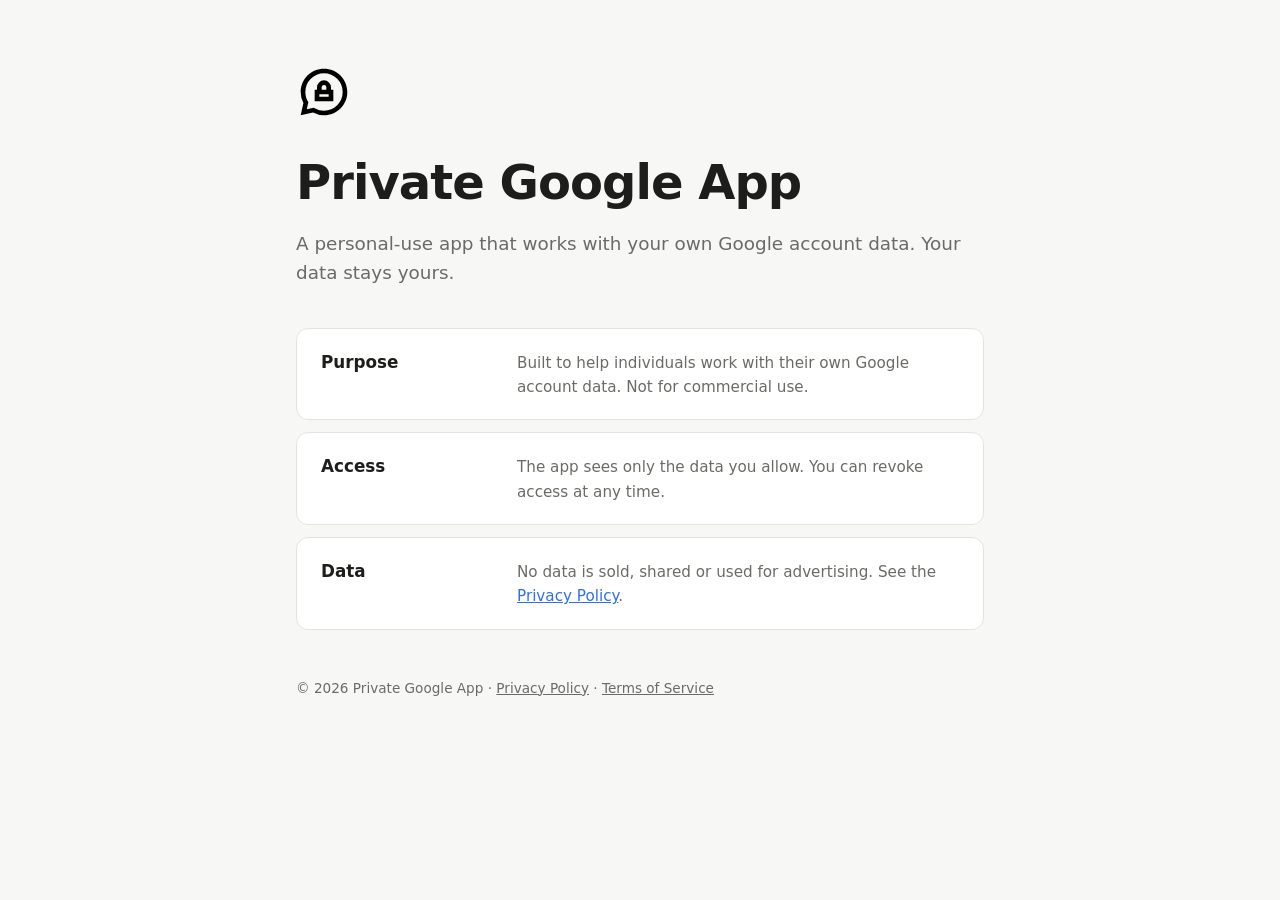
==== index.html @ cd17d6c0 "Initial committed" ====
<!doctype html>
<html lang="en">
<head>
  <meta charset="utf-8">
  <meta name="viewport" content="width=device-width, initial-scale=1">
  <title>Private Google App</title>
  <meta name="description" content="A personal-use app that works with your own Google account data">
  <link rel="icon" href="favicon.svg" type="image/svg+xml">
  <link rel="stylesheet" href="assets/css/style.css">
</head>
<body>
  <main>
    <a class="brand" href="./"><img src="assets/images/logo.svg" alt="Private Google App" width="56" height="56" style="width:56px;height:56px"></a>
    <h1>Private Google App</h1>
    <p class="lead">A personal-use app that works with your own Google account data. Your data stays yours.</p>
    <div class="grid">
      <div class="card"><h2>Purpose</h2><p>Built to help individuals work with their own Google account data. Not for commercial use.</p></div>
      <div class="card"><h2>Access</h2><p>The app sees only the data you allow. You can revoke access at any time.</p></div>
      <div class="card"><h2>Data</h2><p>No data is sold, shared or used for advertising. See the <a href="privacy.html">Privacy Policy</a>.</p></div>
    </div>
    <footer>© <span id="year"></span> Private Google App · <a href="privacy.html">Privacy Policy</a> · <a href="terms.html">Terms of Service</a></footer>
  </main>
  <script src="assets/js/main.js"></script>
</body>
</html>
---- assets/css/style.css ----
:root { --bg: #f7f7f5; --fg: #1d1d1b; --muted: #6b6b66; --accent: #2f6fed; --card: #fff; --border: #e4e4df; }
@media (prefers-color-scheme: dark) {
  :root { --bg: #141413; --fg: #f0f0ec; --muted: #a0a09a; --accent: #7aa2ff; --card: #1e1e1c; --border: #2e2e2b; }
}
* { box-sizing: border-box; }
body { margin: 0; background: var(--bg); color: var(--fg);
       font: 16px/1.6 system-ui, -apple-system, "Segoe UI", Roboto, sans-serif; }
main { max-width: 720px; margin: 0 auto; padding: 64px 16px; }
h1 { font-size: clamp(2rem, 6vw, 3rem); margin: 0 0 8px; letter-spacing: -0.02em; }
.lead { color: var(--muted); font-size: 1.15rem; margin: 0 0 40px; }
.grid { display: flex; flex-direction: column; gap: 12px; }
.card { display: grid; grid-template-columns: 180px 1fr; gap: 16px; align-items: baseline; background: var(--card); border: 1px solid var(--border); border-radius: 12px; padding: 20px 24px; }
.card h2 { font-size: 1.05rem; margin: 0; }
.card p { margin: 0; color: var(--muted); font-size: 0.95rem; }
a { color: var(--accent); }
footer { margin-top: 48px; color: var(--muted); font-size: 0.85rem; }
.doc h2 { font-size: 1.2rem; margin: 32px 0 8px; }
.doc ul { padding-left: 20px; }
footer a { color: var(--muted); }
.brand { display: inline-flex; align-items: center; gap: 10px; margin-bottom: 24px; color: var(--fg); text-decoration: none; font-weight: 600; }
.brand img { width: 40px; height: 40px; }
@media (prefers-color-scheme: dark) { .brand img { filter: invert(1); } }
@media (max-width: 560px) { .card { grid-template-columns: 1fr; gap: 4px; } }
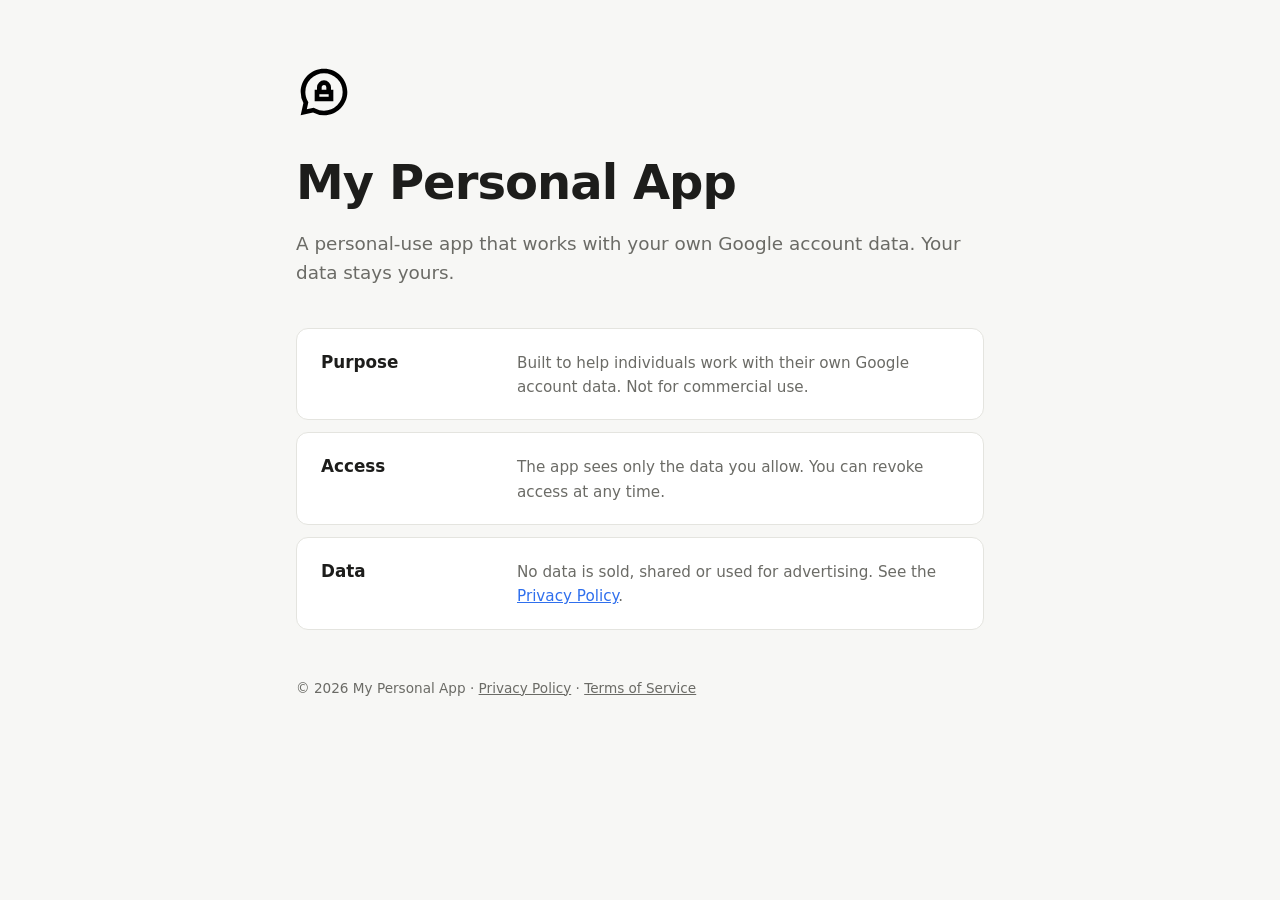
==== commit 9f7c4d82: "Rename to My Personal App" ====
--- a/index.html
+++ b/index.html
@@ -3,22 +3,22 @@
 <head>
   <meta charset="utf-8">
   <meta name="viewport" content="width=device-width, initial-scale=1">
-  <title>Private Google App</title>
+  <title>My Personal App</title>
   <meta name="description" content="A personal-use app that works with your own Google account data">
   <link rel="icon" href="favicon.svg" type="image/svg+xml">
   <link rel="stylesheet" href="assets/css/style.css">
 </head>
 <body>
   <main>
-    <a class="brand" href="./"><img src="assets/images/logo.svg" alt="Private Google App" width="56" height="56" style="width:56px;height:56px"></a>
-    <h1>Private Google App</h1>
+    <a class="brand" href="./"><img src="assets/images/logo.svg" alt="My Personal App" width="56" height="56" style="width:56px;height:56px"></a>
+    <h1>My Personal App</h1>
     <p class="lead">A personal-use app that works with your own Google account data. Your data stays yours.</p>
     <div class="grid">
       <div class="card"><h2>Purpose</h2><p>Built to help individuals work with their own Google account data. Not for commercial use.</p></div>
       <div class="card"><h2>Access</h2><p>The app sees only the data you allow. You can revoke access at any time.</p></div>
       <div class="card"><h2>Data</h2><p>No data is sold, shared or used for advertising. See the <a href="privacy.html">Privacy Policy</a>.</p></div>
     </div>
-    <footer>© <span id="year"></span> Private Google App · <a href="privacy.html">Privacy Policy</a> · <a href="terms.html">Terms of Service</a></footer>
+    <footer>© <span id="year"></span> My Personal App · <a href="privacy.html">Privacy Policy</a> · <a href="terms.html">Terms of Service</a></footer>
   </main>
   <script src="assets/js/main.js"></script>
 </body>
